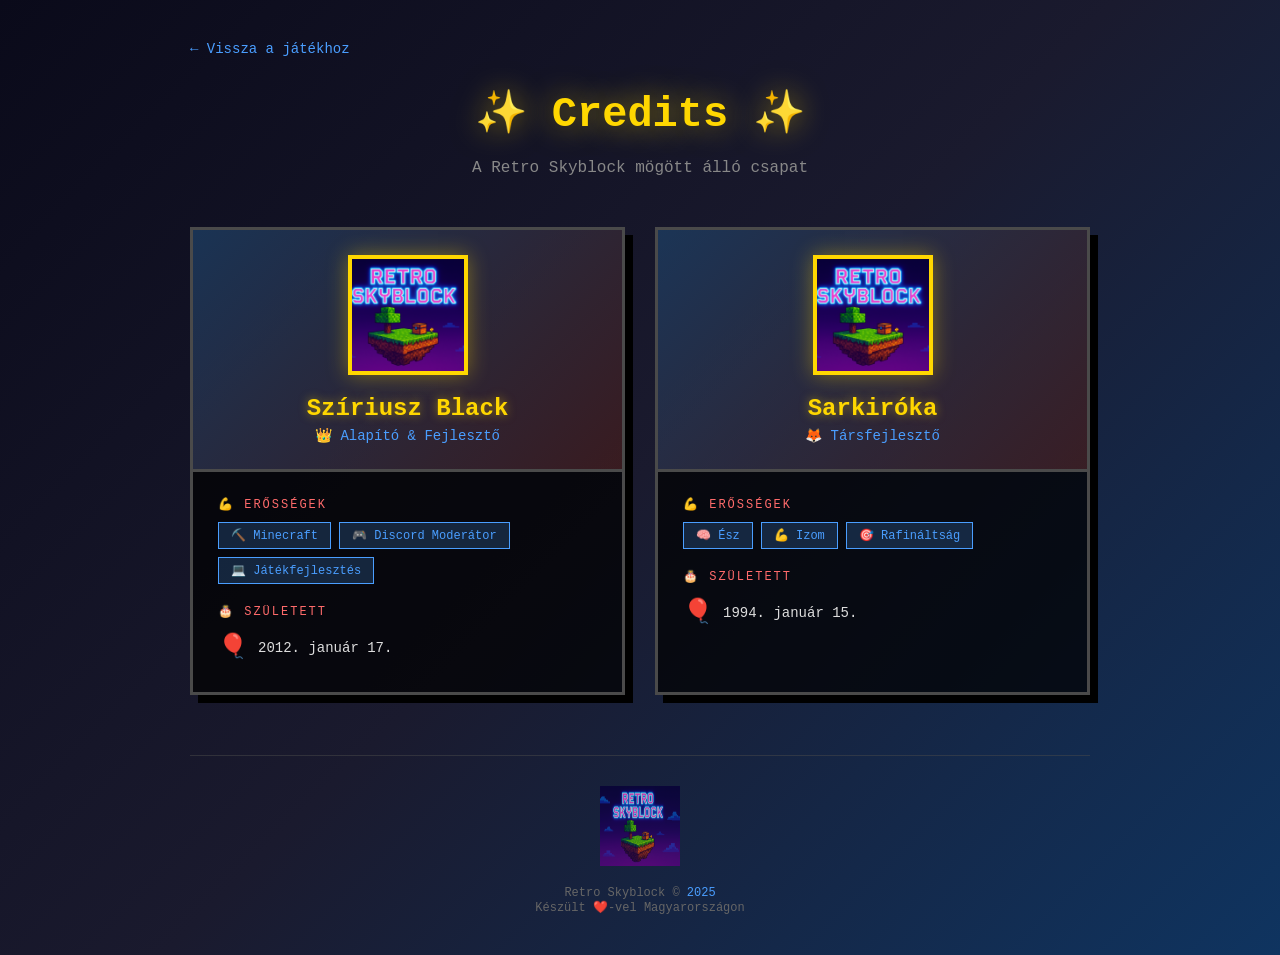
==== credits.html @ 2a418262 "Credits oldal ujratervezve - Szirius Black es Sarkiroka" ====
<!DOCTYPE html>
<html lang="hu">
<head>
    <meta charset="UTF-8">
    <meta name="viewport" content="width=device-width, initial-scale=1.0">
    <title>Credits - Retro Skyblock</title>
    <link rel="apple-touch-icon" sizes="180x180" href="images/apple-touch-icon.png">
    <link rel="icon" type="image/png" sizes="32x32" href="images/favicon-32x32.png">
    <link rel="icon" type="image/png" sizes="16x16" href="images/favicon-16x16.png">
    <style>
        * {
            margin: 0;
            padding: 0;
            box-sizing: border-box;
        }
        body {
            background: linear-gradient(135deg, #0a0a1a 0%, #1a1a2e 50%, #0f3460 100%);
            min-height: 100vh;
            font-family: 'Courier New', monospace;
            color: #fff;
            padding: 40px 20px;
        }
        .container {
            max-width: 900px;
            margin: 0 auto;
        }
        .back-link {
            display: inline-block;
            color: #4a9eff;
            text-decoration: none;
            margin-bottom: 30px;
            font-size: 14px;
        }
        .back-link:hover {
            color: #6ab4ff;
            text-decoration: underline;
        }
        h1 {
            text-align: center;
            color: #ffd700;
            font-size: 42px;
            margin-bottom: 20px;
            text-shadow: 0 0 30px rgba(255, 215, 0, 0.6);
        }
        .subtitle {
            text-align: center;
            color: #888;
            margin-bottom: 50px;
            font-size: 16px;
        }
        .team-grid {
            display: grid;
            grid-template-columns: repeat(auto-fit, minmax(350px, 1fr));
            gap: 30px;
        }
        .member-card {
            background: rgba(0, 0, 0, 0.7);
            border: 3px solid #4a4a4a;
            box-shadow: 8px 8px 0px #000;
            overflow: hidden;
        }
        .member-header {
            background: linear-gradient(135deg, rgba(74, 158, 255, 0.3), rgba(255, 107, 107, 0.2));
            padding: 25px;
            text-align: center;
            border-bottom: 3px solid #4a4a4a;
        }
        .member-avatar {
            width: 120px;
            height: 120px;
            border: 4px solid #ffd700;
            box-shadow: 0 0 20px rgba(255, 215, 0, 0.4);
            margin-bottom: 15px;
            object-fit: cover;
        }
        .member-name {
            font-size: 24px;
            color: #ffd700;
            font-weight: bold;
            text-shadow: 0 0 10px rgba(255, 215, 0, 0.5);
        }
        .member-role {
            color: #4a9eff;
            font-size: 14px;
            margin-top: 5px;
        }
        .member-body {
            padding: 25px;
        }
        .member-section {
            margin-bottom: 20px;
        }
        .member-section:last-child {
            margin-bottom: 0;
        }
        .section-title {
            color: #ff6b6b;
            font-size: 12px;
            text-transform: uppercase;
            letter-spacing: 2px;
            margin-bottom: 10px;
        }
        .section-content {
            color: #ddd;
            font-size: 14px;
            line-height: 1.6;
        }
        .skills {
            display: flex;
            flex-wrap: wrap;
            gap: 8px;
        }
        .skill-tag {
            background: rgba(74, 158, 255, 0.2);
            border: 1px solid #4a9eff;
            color: #4a9eff;
            padding: 5px 12px;
            font-size: 12px;
        }
        .birthday {
            display: flex;
            align-items: center;
            gap: 10px;
        }
        .birthday-icon {
            font-size: 24px;
        }
        .footer {
            text-align: center;
            margin-top: 60px;
            padding-top: 30px;
            border-top: 1px solid rgba(74, 74, 74, 0.5);
        }
        .footer-logo {
            width: 80px;
            height: 80px;
            margin-bottom: 15px;
            opacity: 0.8;
        }
        .footer-text {
            color: #666;
            font-size: 12px;
        }
        .footer-year {
            color: #4a9eff;
        }
        @media (max-width: 600px) {
            h1 {
                font-size: 28px;
            }
            .team-grid {
                grid-template-columns: 1fr;
            }
        }
    </style>
</head>
<body>
    <div class="container">
        <a href="index.html" class="back-link">← Vissza a játékhoz</a>
        
        <h1>✨ Credits ✨</h1>
        <p class="subtitle">A Retro Skyblock mögött álló csapat</p>

        <div class="team-grid">
            <!-- Szíriusz Black -->
            <div class="member-card">
                <div class="member-header">
                    <img src="images/retro-skyblock-logo.png" alt="Szíriusz Black" class="member-avatar">
                    <div class="member-name">Szíriusz Black</div>
                    <div class="member-role">👑 Alapító & Fejlesztő</div>
                </div>
                <div class="member-body">
                    <div class="member-section">
                        <div class="section-title">💪 Erősségek</div>
                        <div class="skills">
                            <span class="skill-tag">⛏️ Minecraft</span>
                            <span class="skill-tag">🎮 Discord Moderátor</span>
                            <span class="skill-tag">💻 Játékfejlesztés</span>
                        </div>
                    </div>
                    <div class="member-section">
                        <div class="section-title">🎂 Született</div>
                        <div class="section-content">
                            <div class="birthday">
                                <span class="birthday-icon">🎈</span>
                                <span>2012. január 17.</span>
                            </div>
                        </div>
                    </div>
                </div>
            </div>

            <!-- Sarkiróka -->
            <div class="member-card">
                <div class="member-header">
                    <img src="images/sarkiroka-avatar.png" alt="Sarkiróka" class="member-avatar" onerror="this.src='images/retro-skyblock-logo.png'">
                    <div class="member-name">Sarkiróka</div>
                    <div class="member-role">🦊 Társfejlesztő</div>
                </div>
                <div class="member-body">
                    <div class="member-section">
                        <div class="section-title">💪 Erősségek</div>
                        <div class="skills">
                            <span class="skill-tag">🧠 Ész</span>
                            <span class="skill-tag">💪 Izom</span>
                            <span class="skill-tag">🎯 Rafináltság</span>
                        </div>
                    </div>
                    <div class="member-section">
                        <div class="section-title">🎂 Született</div>
                        <div class="section-content">
                            <div class="birthday">
                                <span class="birthday-icon">🎈</span>
                                <span>1994. január 15.</span>
                            </div>
                        </div>
                    </div>
                </div>
            </div>
        </div>

        <div class="footer">
            <img src="images/retro-skyblock-logo.png" alt="Logo" class="footer-logo">
            <p class="footer-text">Retro Skyblock © <span class="footer-year">2025</span></p>
            <p class="footer-text">Készült ❤️-vel Magyarországon</p>
        </div>
    </div>
</body>
</html>
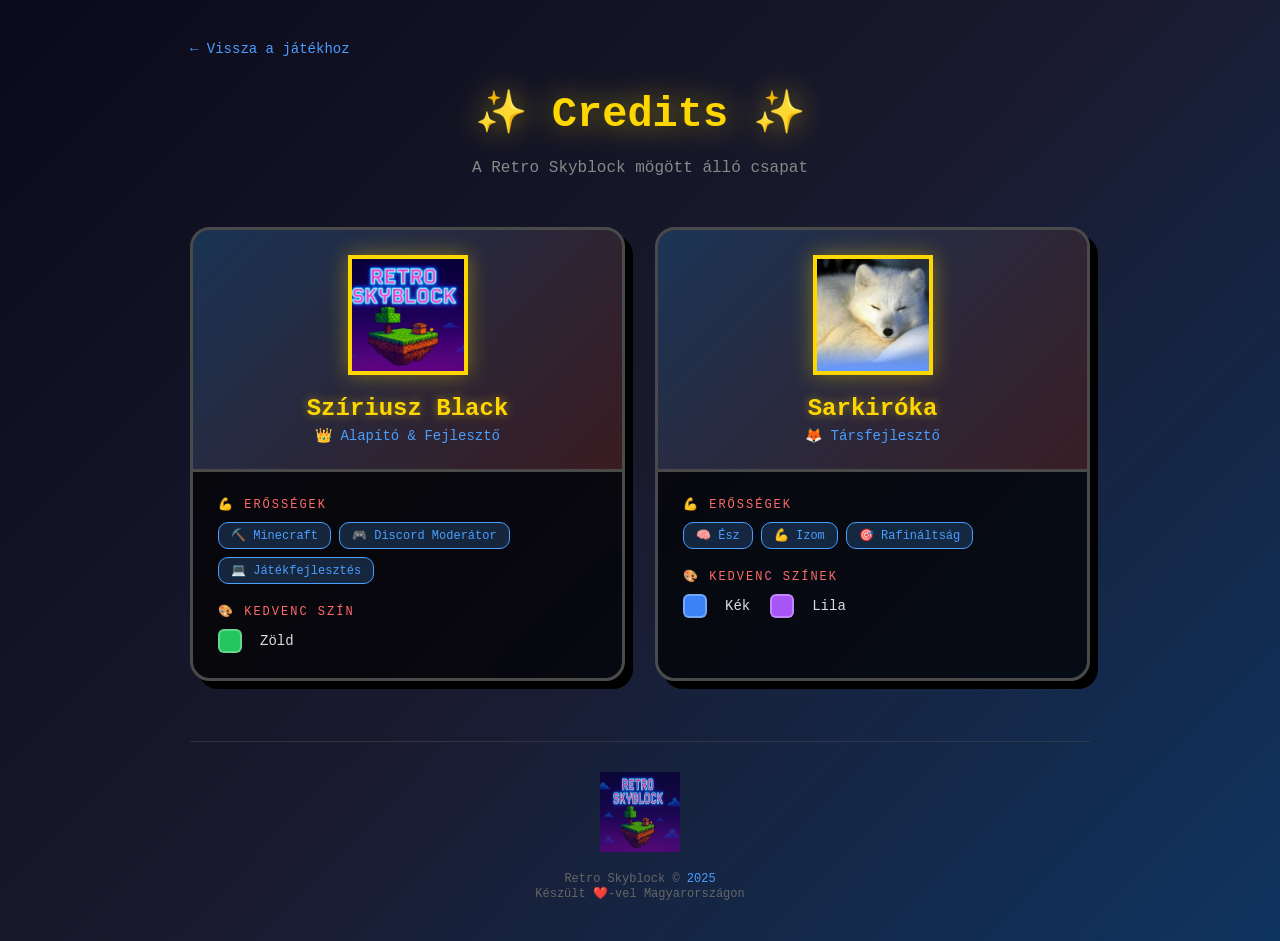
==== commit 9c4cd719: "Credits - szuletes helyett kedvenc szin, lekerekitett dobozellek" ====
--- a/credits.html
+++ b/credits.html
@@ -58,6 +58,7 @@
             border: 3px solid #4a4a4a;
             box-shadow: 8px 8px 0px #000;
             overflow: hidden;
+            border-radius: 20px;
         }
         .member-header {
             background: linear-gradient(135deg, rgba(74, 158, 255, 0.3), rgba(255, 107, 107, 0.2));
@@ -116,14 +117,21 @@
             color: #4a9eff;
             padding: 5px 12px;
             font-size: 12px;
-        }
-        .birthday {
+            border-radius: 10px;
+        }
+        .color-box {
+            display: inline-block;
+            width: 24px;
+            height: 24px;
+            border-radius: 6px;
+            border: 2px solid rgba(255, 255, 255, 0.3);
+            vertical-align: middle;
+            margin-right: 8px;
+        }
+        .favorite-colors {
             display: flex;
             align-items: center;
             gap: 10px;
-        }
-        .birthday-icon {
-            font-size: 24px;
         }
         .footer {
             text-align: center;
@@ -179,11 +187,11 @@
                         </div>
                     </div>
                     <div class="member-section">
-                        <div class="section-title">🎂 Született</div>
+                        <div class="section-title">🎨 Kedvenc szín</div>
                         <div class="section-content">
-                            <div class="birthday">
-                                <span class="birthday-icon">🎈</span>
-                                <span>2012. január 17.</span>
+                            <div class="favorite-colors">
+                                <span class="color-box" style="background: #22c55e;"></span>
+                                <span>Zöld</span>
                             </div>
                         </div>
                     </div>
@@ -207,11 +215,13 @@
                         </div>
                     </div>
                     <div class="member-section">
-                        <div class="section-title">🎂 Született</div>
+                        <div class="section-title">🎨 Kedvenc színek</div>
                         <div class="section-content">
-                            <div class="birthday">
-                                <span class="birthday-icon">🎈</span>
-                                <span>1994. január 15.</span>
+                            <div class="favorite-colors">
+                                <span class="color-box" style="background: #3b82f6;"></span>
+                                <span>Kék</span>
+                                <span class="color-box" style="background: #a855f7; margin-left: 10px;"></span>
+                                <span>Lila</span>
                             </div>
                         </div>
                     </div>
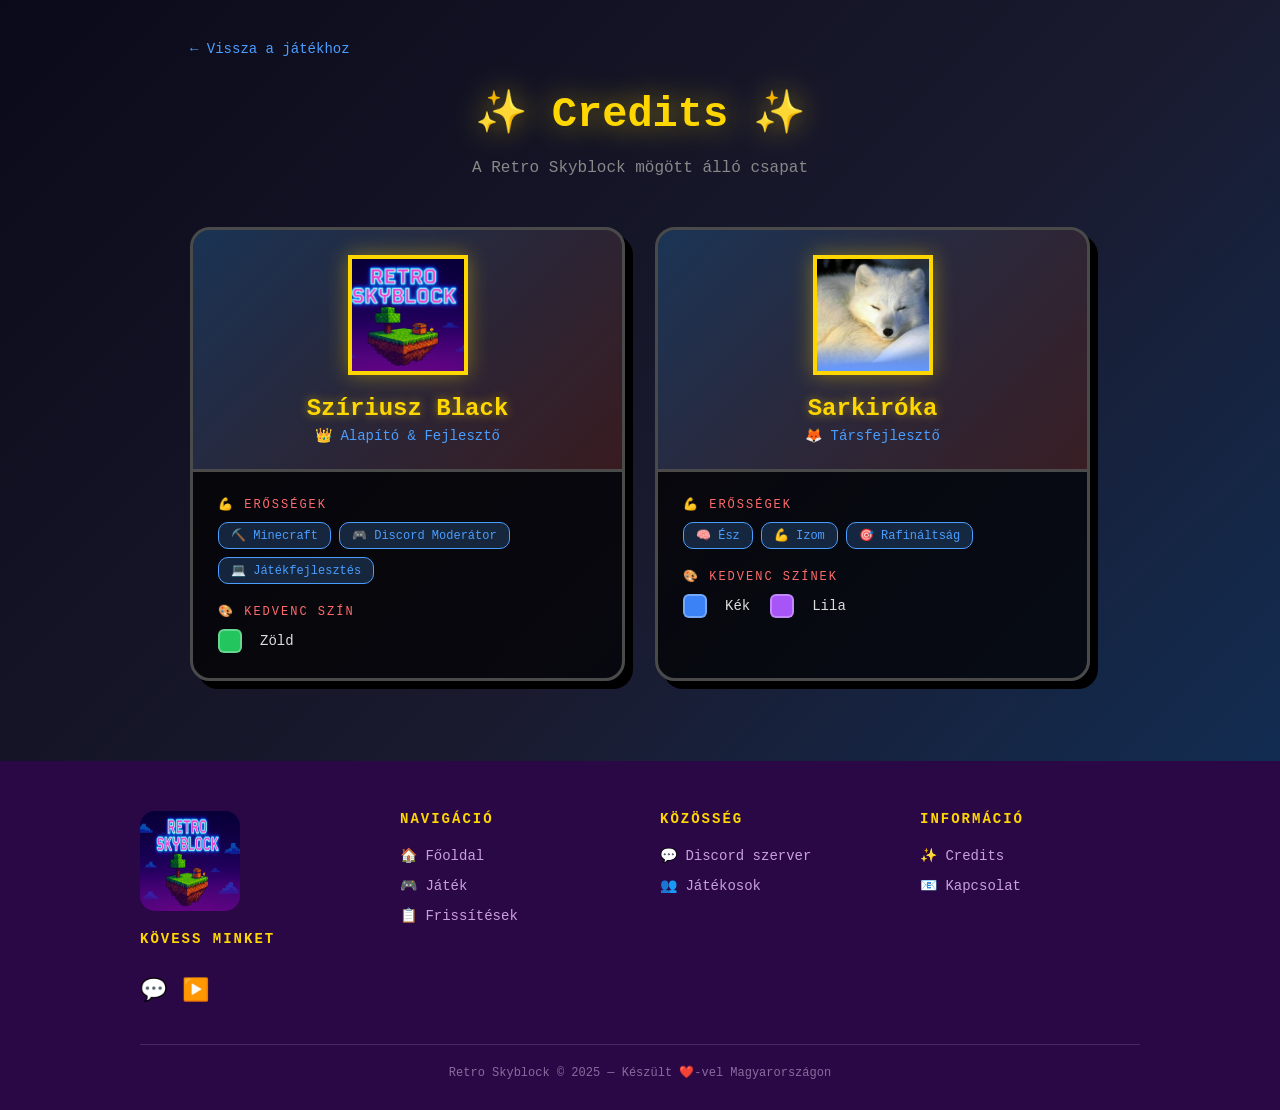
==== commit 067db63f: "Credits oldal - nagy lila footer hozzaadva Fandom stilusban" ====
--- a/credits.html
+++ b/credits.html
@@ -133,24 +133,87 @@
             align-items: center;
             gap: 10px;
         }
-        .footer {
+        .big-footer {
+            background: #2a0845;
+            margin-top: 80px;
+            margin-left: -20px;
+            margin-right: -20px;
+            margin-bottom: -40px;
+            padding: 50px 40px 30px 40px;
+        }
+        .footer-content {
+            max-width: 1000px;
+            margin: 0 auto;
+            display: grid;
+            grid-template-columns: 1fr 1fr 1fr 1fr;
+            gap: 40px;
+        }
+        .footer-section h3 {
+            color: #ffd700;
+            font-size: 14px;
+            text-transform: uppercase;
+            letter-spacing: 2px;
+            margin-bottom: 20px;
+        }
+        .footer-section ul {
+            list-style: none;
+        }
+        .footer-section ul li {
+            margin-bottom: 12px;
+        }
+        .footer-section ul li a {
+            color: #c9a0dc;
+            text-decoration: none;
+            font-size: 14px;
+            transition: color 0.2s;
+        }
+        .footer-section ul li a:hover {
+            color: #fff;
+        }
+        .footer-logo-section {
+            display: flex;
+            flex-direction: column;
+            align-items: flex-start;
+        }
+        .footer-logo-img {
+            width: 100px;
+            height: 100px;
+            margin-bottom: 20px;
+            border-radius: 15px;
+        }
+        .social-icons {
+            display: flex;
+            gap: 15px;
+            margin-top: 10px;
+        }
+        .social-icons a {
+            color: #c9a0dc;
+            font-size: 22px;
+            text-decoration: none;
+            transition: color 0.2s, transform 0.2s;
+        }
+        .social-icons a:hover {
+            color: #fff;
+            transform: scale(1.2);
+        }
+        .footer-bottom {
+            max-width: 1000px;
+            margin: 40px auto 0 auto;
+            padding-top: 20px;
+            border-top: 1px solid rgba(201, 160, 220, 0.2);
             text-align: center;
-            margin-top: 60px;
-            padding-top: 30px;
-            border-top: 1px solid rgba(74, 74, 74, 0.5);
-        }
-        .footer-logo {
-            width: 80px;
-            height: 80px;
-            margin-bottom: 15px;
-            opacity: 0.8;
-        }
-        .footer-text {
-            color: #666;
+            color: #8b6b9e;
             font-size: 12px;
         }
-        .footer-year {
-            color: #4a9eff;
+        @media (max-width: 800px) {
+            .footer-content {
+                grid-template-columns: 1fr 1fr;
+            }
+        }
+        @media (max-width: 500px) {
+            .footer-content {
+                grid-template-columns: 1fr;
+            }
         }
         @media (max-width: 600px) {
             h1 {
@@ -229,11 +292,49 @@
             </div>
         </div>
 
-        <div class="footer">
-            <img src="images/retro-skyblock-logo.png" alt="Logo" class="footer-logo">
-            <p class="footer-text">Retro Skyblock © <span class="footer-year">2025</span></p>
-            <p class="footer-text">Készült ❤️-vel Magyarországon</p>
+    </div>
+
+    <footer class="big-footer">
+        <div class="footer-content">
+            <div class="footer-section footer-logo-section">
+                <img src="images/retro-skyblock-logo.png" alt="Retro Skyblock" class="footer-logo-img">
+                <h3>Kövess minket</h3>
+                <div class="social-icons">
+                    <a href="https://discord.gg/CRbpNDmd4R" target="_blank" title="Discord">💬</a>
+                    <a href="https://www.youtube.com/@Sziriusz_Black" target="_blank" title="YouTube">▶️</a>
+                </div>
+            </div>
+
+            <div class="footer-section">
+                <h3>Navigáció</h3>
+                <ul>
+                    <li><a href="index.html">🏠 Főoldal</a></li>
+                    <li><a href="index.html?secret=67">🎮 Játék</a></li>
+                    <li><a href="update.html">📋 Frissítések</a></li>
+                </ul>
+            </div>
+
+            <div class="footer-section">
+                <h3>Közösség</h3>
+                <ul>
+                    <li><a href="https://discord.gg/CRbpNDmd4R" target="_blank">💬 Discord szerver</a></li>
+                    <li><a href="player.html">👥 Játékosok</a></li>
+                </ul>
+            </div>
+
+            <div class="footer-section">
+                <h3>Információ</h3>
+                <ul>
+                    <li><a href="credits.html">✨ Credits</a></li>
+                    <li><a href="#">📧 Kapcsolat</a></li>
+                </ul>
+            </div>
         </div>
-    </div>
+
+        <div class="footer-bottom">
+            <p>Retro Skyblock © 2025 — Készült ❤️-vel Magyarországon</p>
+        </div>
+    </footer>
 </body>
 </html>
+
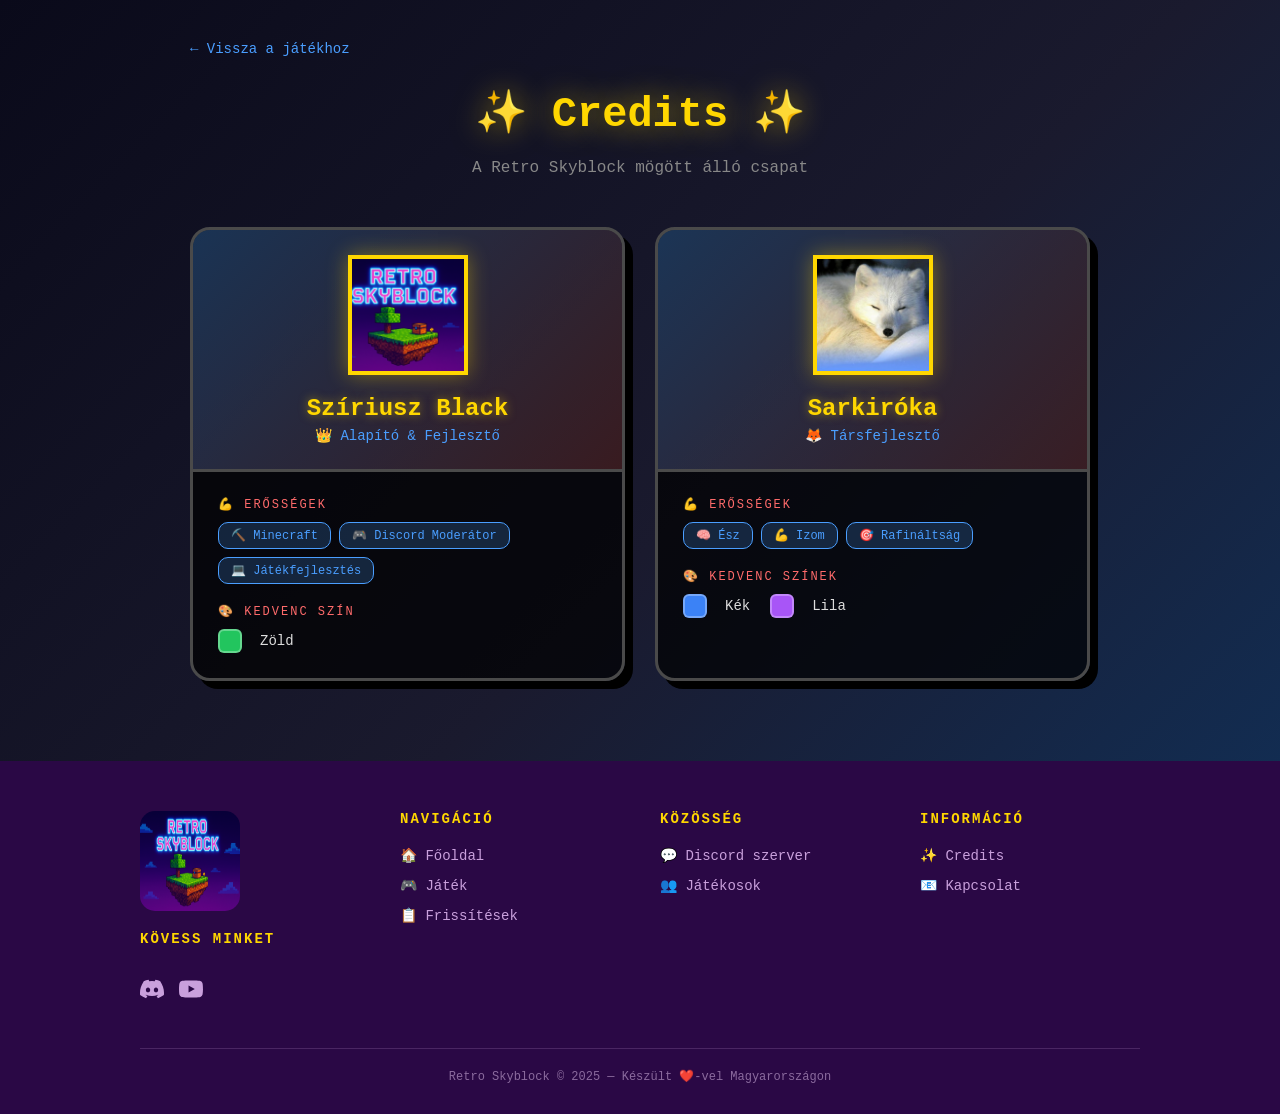
==== commit 82b98de7: "Credits footer - Discord es YouTube ikonok frissitve helyes linkekkel" ====
--- a/credits.html
+++ b/credits.html
@@ -300,8 +300,12 @@
                 <img src="images/retro-skyblock-logo.png" alt="Retro Skyblock" class="footer-logo-img">
                 <h3>Kövess minket</h3>
                 <div class="social-icons">
-                    <a href="https://discord.gg/CRbpNDmd4R" target="_blank" title="Discord">💬</a>
-                    <a href="https://www.youtube.com/@Sziriusz_Black" target="_blank" title="YouTube">▶️</a>
+                    <a href="https://discord.com/invite/cbzUCnY7xn" target="_blank" title="Discord szerver">
+                        <svg width="24" height="24" viewBox="0 0 24 24" fill="currentColor"><path d="M20.317 4.37a19.791 19.791 0 0 0-4.885-1.515.074.074 0 0 0-.079.037c-.21.375-.444.864-.608 1.25a18.27 18.27 0 0 0-5.487 0 12.64 12.64 0 0 0-.617-1.25.077.077 0 0 0-.079-.037A19.736 19.736 0 0 0 3.677 4.37a.07.07 0 0 0-.032.027C.533 9.046-.32 13.58.099 18.057a.082.082 0 0 0 .031.057 19.9 19.9 0 0 0 5.993 3.03.078.078 0 0 0 .084-.028 14.09 14.09 0 0 0 1.226-1.994.076.076 0 0 0-.041-.106 13.107 13.107 0 0 1-1.872-.892.077.077 0 0 1-.008-.128 10.2 10.2 0 0 0 .372-.292.074.074 0 0 1 .077-.01c3.928 1.793 8.18 1.793 12.062 0a.074.074 0 0 1 .078.01c.12.098.246.198.373.292a.077.077 0 0 1-.006.127 12.299 12.299 0 0 1-1.873.892.077.077 0 0 0-.041.107c.36.698.772 1.362 1.225 1.993a.076.076 0 0 0 .084.028 19.839 19.839 0 0 0 6.002-3.03.077.077 0 0 0 .032-.054c.5-5.177-.838-9.674-3.549-13.66a.061.061 0 0 0-.031-.03zM8.02 15.33c-1.183 0-2.157-1.085-2.157-2.419 0-1.333.956-2.419 2.157-2.419 1.21 0 2.176 1.096 2.157 2.42 0 1.333-.956 2.418-2.157 2.418zm7.975 0c-1.183 0-2.157-1.085-2.157-2.419 0-1.333.955-2.419 2.157-2.419 1.21 0 2.176 1.096 2.157 2.42 0 1.333-.946 2.418-2.157 2.418z"/></svg>
+                    </a>
+                    <a href="https://www.youtube.com/@Sz%C3%ADriuszBlack" target="_blank" title="YouTube csatorna">
+                        <svg width="24" height="24" viewBox="0 0 24 24" fill="currentColor"><path d="M23.498 6.186a3.016 3.016 0 0 0-2.122-2.136C19.505 3.545 12 3.545 12 3.545s-7.505 0-9.377.505A3.017 3.017 0 0 0 .502 6.186C0 8.07 0 12 0 12s0 3.93.502 5.814a3.016 3.016 0 0 0 2.122 2.136c1.871.505 9.376.505 9.376.505s7.505 0 9.377-.505a3.015 3.015 0 0 0 2.122-2.136C24 15.93 24 12 24 12s0-3.93-.502-5.814zM9.545 15.568V8.432L15.818 12l-6.273 3.568z"/></svg>
+                    </a>
                 </div>
             </div>
 
@@ -317,7 +321,7 @@
             <div class="footer-section">
                 <h3>Közösség</h3>
                 <ul>
-                    <li><a href="https://discord.gg/CRbpNDmd4R" target="_blank">💬 Discord szerver</a></li>
+                    <li><a href="https://discord.com/invite/cbzUCnY7xn" target="_blank">💬 Discord szerver</a></li>
                     <li><a href="player.html">👥 Játékosok</a></li>
                 </ul>
             </div>
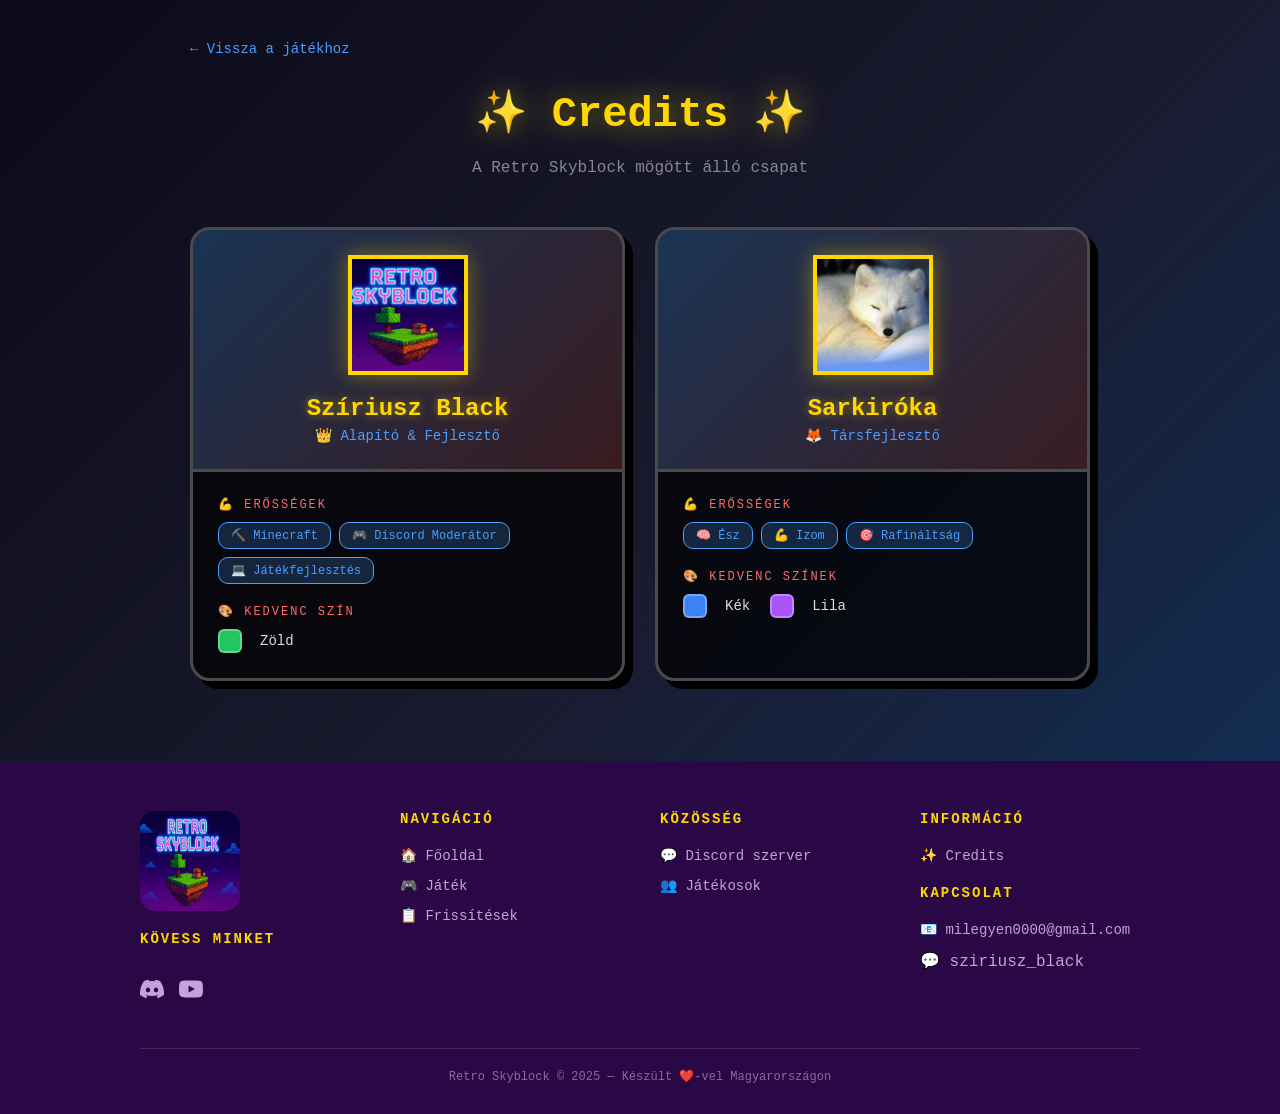
==== commit a88a166f: "Credits footer - Kapcsolat szekcionak email es Discord hozzaadva" ====
--- a/credits.html
+++ b/credits.html
@@ -330,7 +330,11 @@
                 <h3>Információ</h3>
                 <ul>
                     <li><a href="credits.html">✨ Credits</a></li>
-                    <li><a href="#">📧 Kapcsolat</a></li>
+                </ul>
+                <h3 style="margin-top: 20px;">Kapcsolat</h3>
+                <ul>
+                    <li><a href="mailto:milegyen0000@gmail.com">📧 milegyen0000@gmail.com</a></li>
+                    <li><span style="color: #c9a0dc;">💬 sziriusz_black</span></li>
                 </ul>
             </div>
         </div>
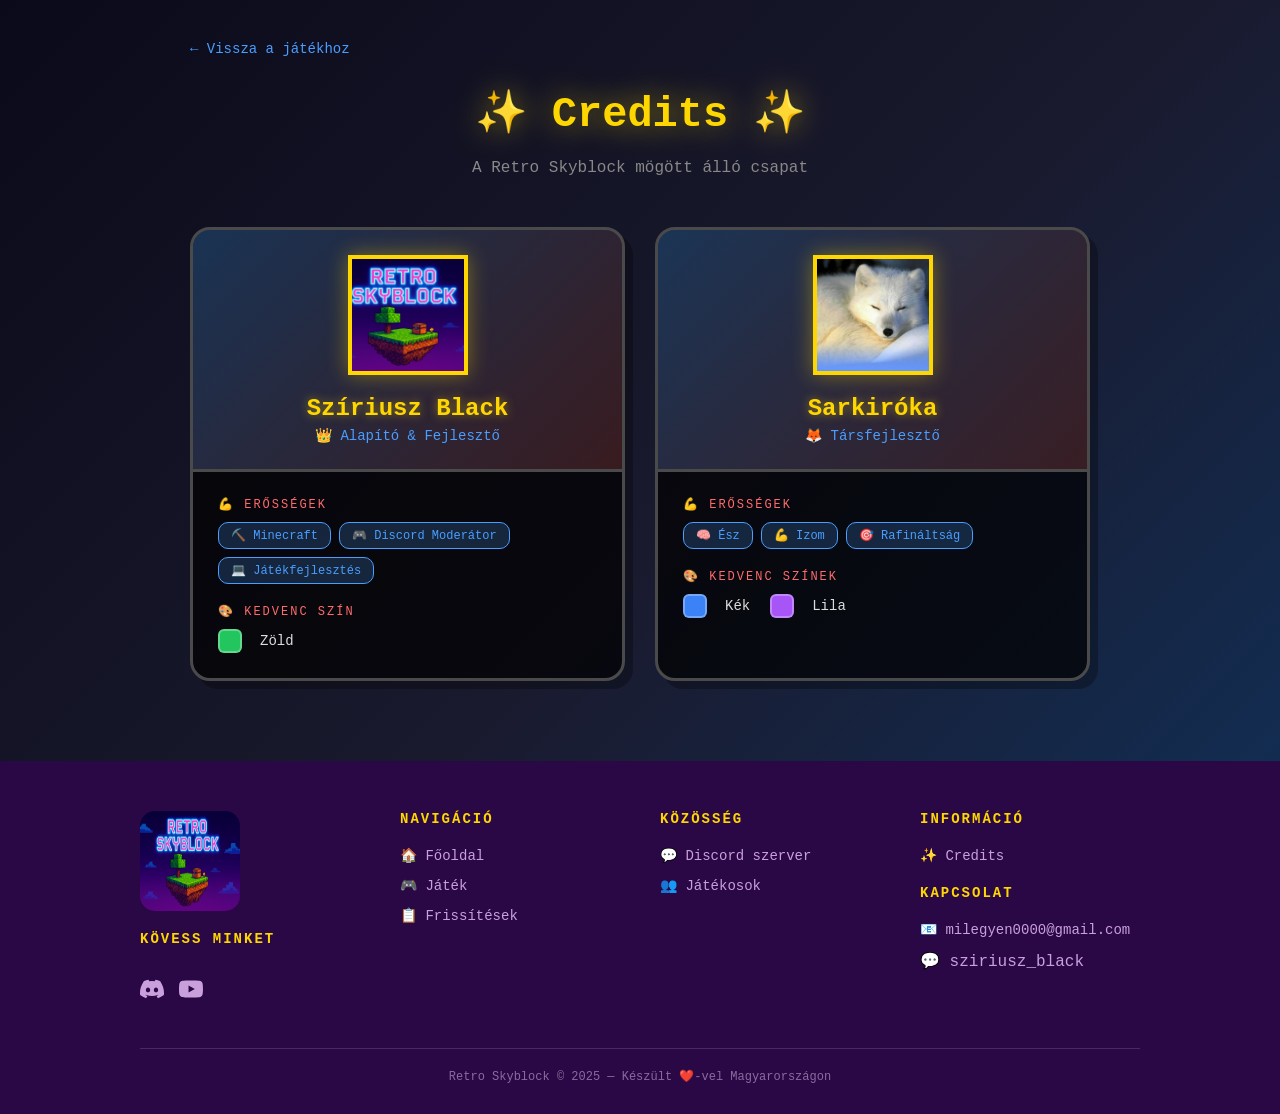
==== commit e4e2d8bf: "Light/Dark tema tamogatas minden oldalon (update, credits, player)" ====
--- a/credits.html
+++ b/credits.html
@@ -8,17 +8,51 @@
     <link rel="icon" type="image/png" sizes="32x32" href="images/favicon-32x32.png">
     <link rel="icon" type="image/png" sizes="16x16" href="images/favicon-16x16.png">
     <style>
+        /* === THEME VÁLTOZÓK === */
+        :root {
+            --bg-primary: #0a0a1a;
+            --bg-secondary: #1a1a2e;
+            --bg-tertiary: #0f3460;
+            --bg-card: rgba(0, 0, 0, 0.7);
+            --bg-header: linear-gradient(135deg, rgba(74, 158, 255, 0.3), rgba(255, 107, 107, 0.2));
+            --text-primary: #ffffff;
+            --text-secondary: #dddddd;
+            --text-muted: #888888;
+            --border-color: #4a4a4a;
+            --accent-gold: #ffd700;
+            --accent-blue: #4a9eff;
+            --accent-red: #ff6b6b;
+            --footer-bg: #2a0845;
+            --footer-text: #c9a0dc;
+        }
+        [data-theme="light"] {
+            --bg-primary: #f0f4f8;
+            --bg-secondary: #e2e8f0;
+            --bg-tertiary: #cbd5e1;
+            --bg-card: rgba(255, 255, 255, 0.95);
+            --bg-header: linear-gradient(135deg, rgba(74, 158, 255, 0.2), rgba(255, 107, 107, 0.15));
+            --text-primary: #1a1a2e;
+            --text-secondary: #4a5568;
+            --text-muted: #718096;
+            --border-color: #cbd5e1;
+            --accent-gold: #d69e2e;
+            --accent-blue: #3182ce;
+            --accent-red: #e53e3e;
+            --footer-bg: #3d1a5c;
+            --footer-text: #d4a9e8;
+        }
         * {
             margin: 0;
             padding: 0;
             box-sizing: border-box;
         }
         body {
-            background: linear-gradient(135deg, #0a0a1a 0%, #1a1a2e 50%, #0f3460 100%);
+            background: linear-gradient(135deg, var(--bg-primary) 0%, var(--bg-secondary) 50%, var(--bg-tertiary) 100%);
             min-height: 100vh;
             font-family: 'Courier New', monospace;
-            color: #fff;
+            color: var(--text-primary);
             padding: 40px 20px;
+            transition: background 0.3s ease, color 0.3s ease;
         }
         .container {
             max-width: 900px;
@@ -26,7 +60,7 @@
         }
         .back-link {
             display: inline-block;
-            color: #4a9eff;
+            color: var(--accent-blue);
             text-decoration: none;
             margin-bottom: 30px;
             font-size: 14px;
@@ -37,14 +71,14 @@
         }
         h1 {
             text-align: center;
-            color: #ffd700;
+            color: var(--accent-gold);
             font-size: 42px;
             margin-bottom: 20px;
             text-shadow: 0 0 30px rgba(255, 215, 0, 0.6);
         }
         .subtitle {
             text-align: center;
-            color: #888;
+            color: var(--text-muted);
             margin-bottom: 50px;
             font-size: 16px;
         }
@@ -54,34 +88,35 @@
             gap: 30px;
         }
         .member-card {
-            background: rgba(0, 0, 0, 0.7);
-            border: 3px solid #4a4a4a;
-            box-shadow: 8px 8px 0px #000;
+            background: var(--bg-card);
+            border: 3px solid var(--border-color);
+            box-shadow: 8px 8px 0px rgba(0,0,0,0.3);
             overflow: hidden;
             border-radius: 20px;
+            transition: background 0.3s ease, border-color 0.3s ease;
         }
         .member-header {
-            background: linear-gradient(135deg, rgba(74, 158, 255, 0.3), rgba(255, 107, 107, 0.2));
+            background: var(--bg-header);
             padding: 25px;
             text-align: center;
-            border-bottom: 3px solid #4a4a4a;
+            border-bottom: 3px solid var(--border-color);
         }
         .member-avatar {
             width: 120px;
             height: 120px;
-            border: 4px solid #ffd700;
+            border: 4px solid var(--accent-gold);
             box-shadow: 0 0 20px rgba(255, 215, 0, 0.4);
             margin-bottom: 15px;
             object-fit: cover;
         }
         .member-name {
             font-size: 24px;
-            color: #ffd700;
+            color: var(--accent-gold);
             font-weight: bold;
             text-shadow: 0 0 10px rgba(255, 215, 0, 0.5);
         }
         .member-role {
-            color: #4a9eff;
+            color: var(--accent-blue);
             font-size: 14px;
             margin-top: 5px;
         }
@@ -95,14 +130,14 @@
             margin-bottom: 0;
         }
         .section-title {
-            color: #ff6b6b;
+            color: var(--accent-red);
             font-size: 12px;
             text-transform: uppercase;
             letter-spacing: 2px;
             margin-bottom: 10px;
         }
         .section-content {
-            color: #ddd;
+            color: var(--text-secondary);
             font-size: 14px;
             line-height: 1.6;
         }
@@ -113,8 +148,8 @@
         }
         .skill-tag {
             background: rgba(74, 158, 255, 0.2);
-            border: 1px solid #4a9eff;
-            color: #4a9eff;
+            border: 1px solid var(--accent-blue);
+            color: var(--accent-blue);
             padding: 5px 12px;
             font-size: 12px;
             border-radius: 10px;
@@ -134,12 +169,13 @@
             gap: 10px;
         }
         .big-footer {
-            background: #2a0845;
+            background: var(--footer-bg);
             margin-top: 80px;
             margin-left: -20px;
             margin-right: -20px;
             margin-bottom: -40px;
             padding: 50px 40px 30px 40px;
+            transition: background 0.3s ease;
         }
         .footer-content {
             max-width: 1000px;
@@ -149,7 +185,7 @@
             gap: 40px;
         }
         .footer-section h3 {
-            color: #ffd700;
+            color: var(--accent-gold);
             font-size: 14px;
             text-transform: uppercase;
             letter-spacing: 2px;
@@ -162,7 +198,7 @@
             margin-bottom: 12px;
         }
         .footer-section ul li a {
-            color: #c9a0dc;
+            color: var(--footer-text);
             text-decoration: none;
             font-size: 14px;
             transition: color 0.2s;
@@ -187,7 +223,7 @@
             margin-top: 10px;
         }
         .social-icons a {
-            color: #c9a0dc;
+            color: var(--footer-text);
             font-size: 22px;
             text-decoration: none;
             transition: color 0.2s, transform 0.2s;
@@ -224,6 +260,15 @@
             }
         }
     </style>
+    <script>
+        // Téma inicializálása localStorage-ból
+        (function() {
+            const savedTheme = localStorage.getItem('retroSkyblockTheme') || 'dark';
+            if (savedTheme === 'light') {
+                document.documentElement.setAttribute('data-theme', 'light');
+            }
+        })();
+    </script>
 </head>
 <body>
     <div class="container">
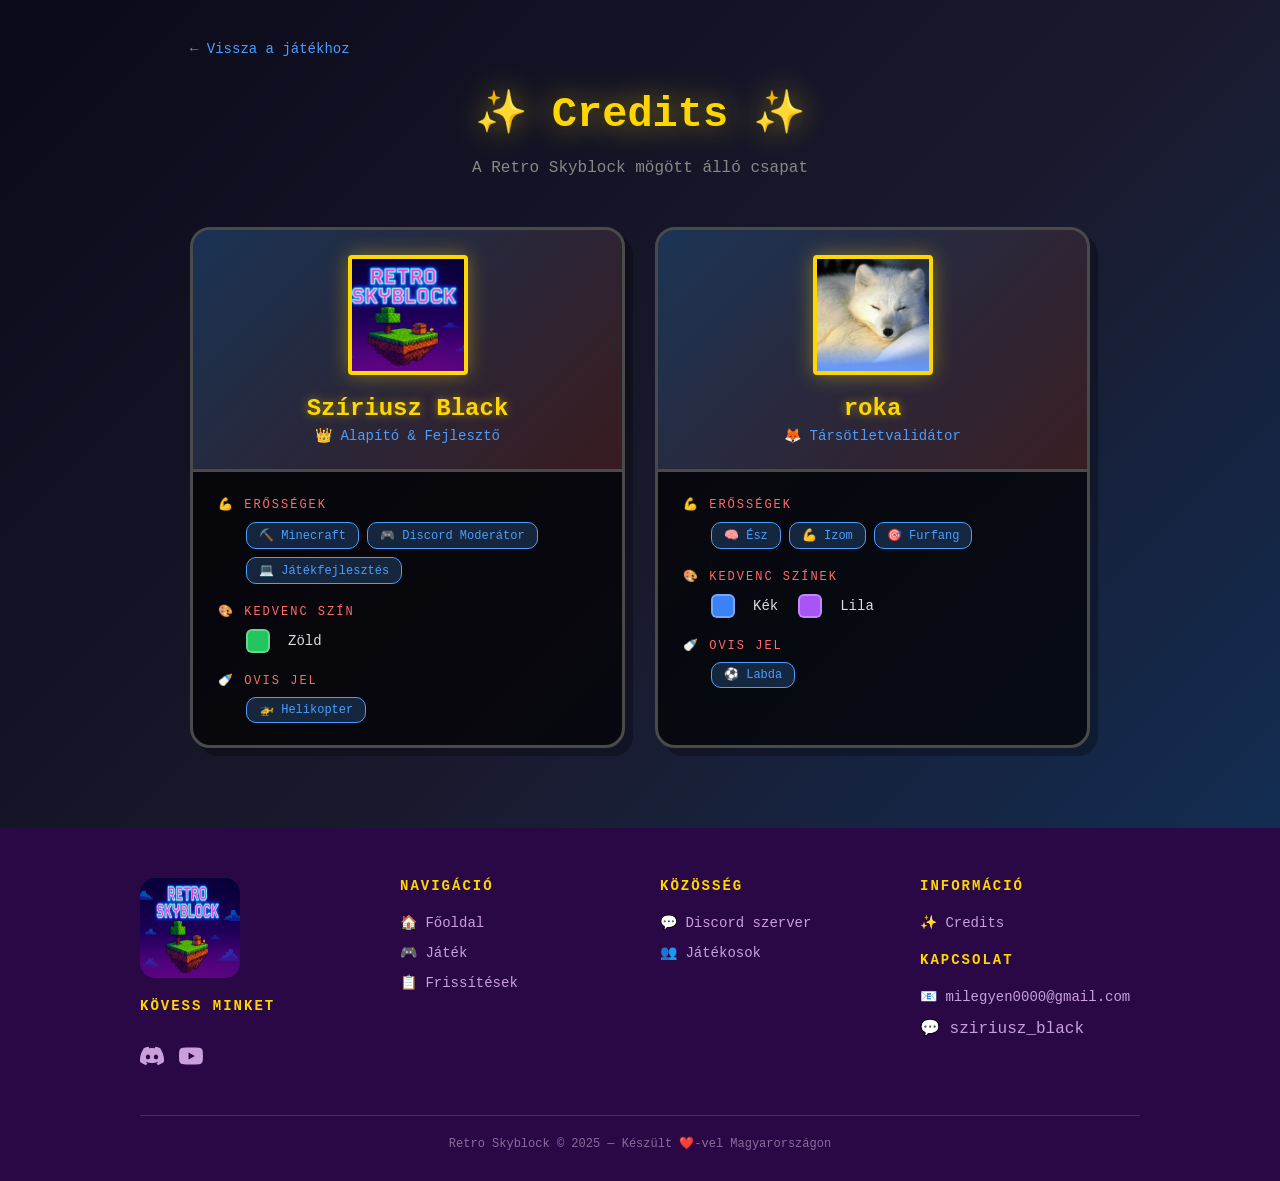
==== commit 6c42432b: "credits pimpelés" ====
--- a/credits.html
+++ b/credits.html
@@ -105,6 +105,7 @@
             width: 120px;
             height: 120px;
             border: 4px solid var(--accent-gold);
+            border-radius: 4px;
             box-shadow: 0 0 20px rgba(255, 215, 0, 0.4);
             margin-bottom: 15px;
             object-fit: cover;
@@ -167,6 +168,9 @@
             display: flex;
             align-items: center;
             gap: 10px;
+        }
+        .left-identation {
+            margin-left: 28px;
         }
         .big-footer {
             background: var(--footer-bg);
@@ -288,7 +292,7 @@
                 <div class="member-body">
                     <div class="member-section">
                         <div class="section-title">💪 Erősségek</div>
-                        <div class="skills">
+                        <div class="skills left-identation">
                             <span class="skill-tag">⛏️ Minecraft</span>
                             <span class="skill-tag">🎮 Discord Moderátor</span>
                             <span class="skill-tag">💻 Játékfejlesztés</span>
@@ -296,41 +300,53 @@
                     </div>
                     <div class="member-section">
                         <div class="section-title">🎨 Kedvenc szín</div>
-                        <div class="section-content">
+                        <div class="section-content left-identation">
                             <div class="favorite-colors">
                                 <span class="color-box" style="background: #22c55e;"></span>
                                 <span>Zöld</span>
                             </div>
                         </div>
                     </div>
+                    <div class="member-section">
+                        <div class="section-title">🍼 Ovis jel</div>
+                        <div class="section-content left-identation">
+                            <span class="skill-tag">🚁 Helikopter</span>
+                        </div>
+                    </div>
                 </div>
             </div>
 
-            <!-- Sarkiróka -->
+            <!-- róka -->
             <div class="member-card">
                 <div class="member-header">
                     <img src="images/sarkiroka-avatar.png" alt="Sarkiróka" class="member-avatar" onerror="this.src='images/retro-skyblock-logo.png'">
-                    <div class="member-name">Sarkiróka</div>
-                    <div class="member-role">🦊 Társfejlesztő</div>
+                    <div class="member-name">roka</div>
+                    <div class="member-role">🦊 Társötletvalidátor</div>
                 </div>
                 <div class="member-body">
                     <div class="member-section">
                         <div class="section-title">💪 Erősségek</div>
-                        <div class="skills">
+                        <div class="skills left-identation">
                             <span class="skill-tag">🧠 Ész</span>
                             <span class="skill-tag">💪 Izom</span>
-                            <span class="skill-tag">🎯 Rafináltság</span>
+                            <span class="skill-tag">🎯 Furfang</span>
                         </div>
                     </div>
                     <div class="member-section">
                         <div class="section-title">🎨 Kedvenc színek</div>
-                        <div class="section-content">
+                        <div class="section-content left-identation">
                             <div class="favorite-colors">
                                 <span class="color-box" style="background: #3b82f6;"></span>
                                 <span>Kék</span>
                                 <span class="color-box" style="background: #a855f7; margin-left: 10px;"></span>
                                 <span>Lila</span>
                             </div>
+                        </div>
+                    </div>
+                    <div class="member-section">
+                        <div class="section-title">🍼 Ovis jel</div>
+                        <div class="section-content left-identation">
+                            <span class="skill-tag">⚽ Labda</span>
                         </div>
                     </div>
                 </div>
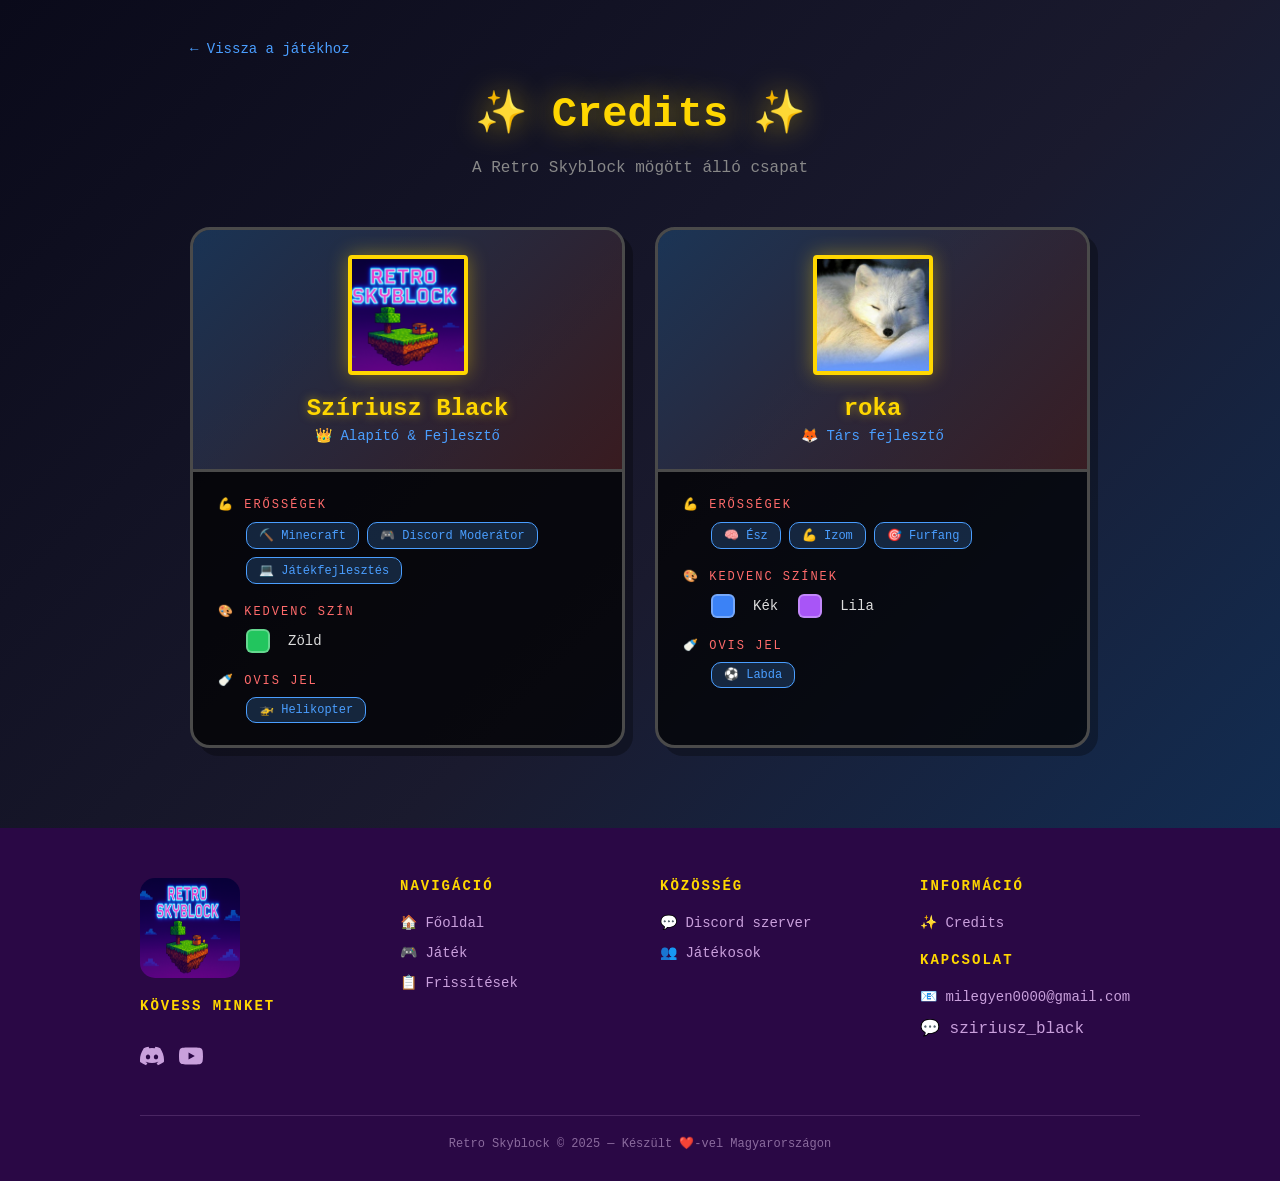
==== commit e5860903: "Credits: Roka szerepe Tars fejleszto-re modositva" ====
--- a/credits.html
+++ b/credits.html
@@ -321,7 +321,7 @@
                 <div class="member-header">
                     <img src="images/sarkiroka-avatar.png" alt="Sarkiróka" class="member-avatar" onerror="this.src='images/retro-skyblock-logo.png'">
                     <div class="member-name">roka</div>
-                    <div class="member-role">🦊 Társötletvalidátor</div>
+                    <div class="member-role">🦊 Társ fejlesztő</div>
                 </div>
                 <div class="member-body">
                     <div class="member-section">
